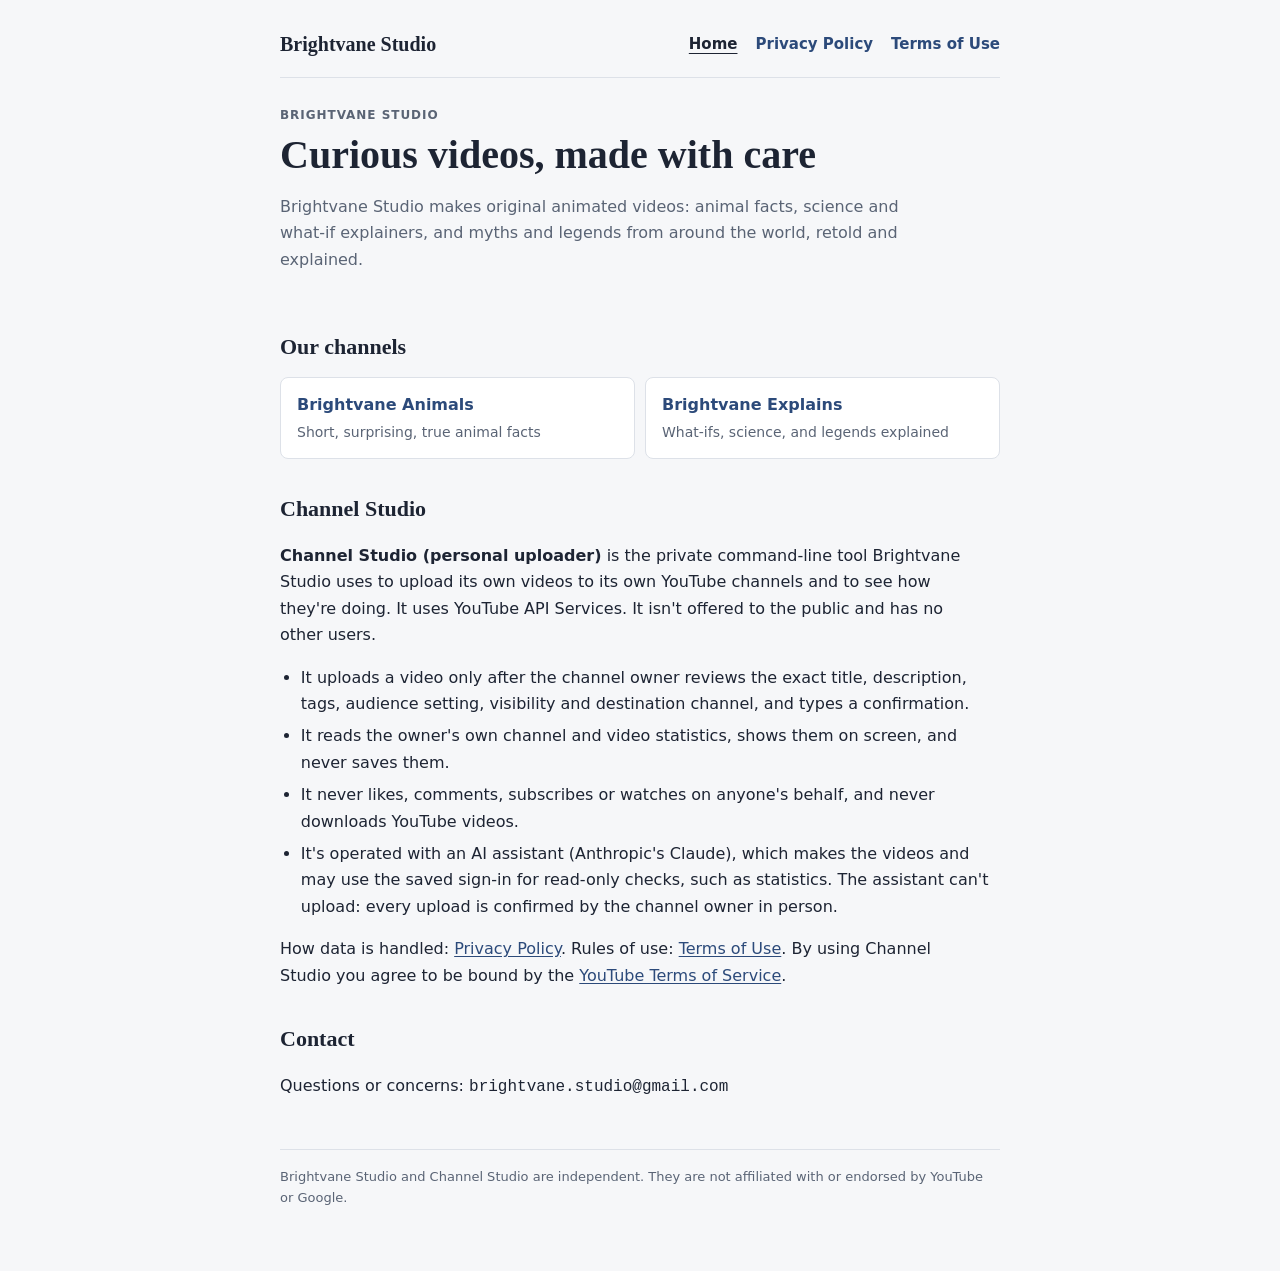
==== index.html @ 83507ecc "Add files via upload" ====
<!doctype html>
<html lang="en">
<head>
<meta charset="utf-8">
<meta name="viewport" content="width=device-width, initial-scale=1">
<title>Brightvane Studio</title>
<meta name="description" content="Brightvane Studio makes animated explainer and animal-fact videos. Channel Studio is its personal YouTube uploader.">
<link rel="stylesheet" href="style.css">
</head>
<body>
<div class="wrap">
  <nav class="site" aria-label="Site">
    <a class="brand" href="./">Brightvane Studio</a>
    <a href="./" aria-current="page">Home</a>
    <a href="privacy.html">Privacy Policy</a>
    <a href="terms.html">Terms of Use</a>
  </nav>

  <header class="page">
    <p class="eyebrow">Brightvane Studio</p>
    <h1>Curious videos, made with care</h1>
    <p class="lede">Brightvane Studio makes original animated videos: animal facts, science and what-if explainers, and myths and legends from around the world, retold and explained.</p>
  </header>

  <h2>Our channels</h2>
  <div class="links">
    <a class="card" href="https://www.youtube.com/@BrightvaneAnimals"><strong>Brightvane Animals</strong><span>Short, surprising, true animal facts</span></a>
    <a class="card" href="https://www.youtube.com/@BrightvaneExplains"><strong>Brightvane Explains</strong><span>What-ifs, science, and legends explained</span></a>
  </div>

  <h2>Channel Studio</h2>
  <p><strong>Channel Studio (personal uploader)</strong> is the private command-line tool Brightvane Studio uses to upload its own videos to its own YouTube channels and to see how they're doing. It uses YouTube API Services. It isn't offered to the public and has no other users.</p>
  <ul>
    <li>It uploads a video only after the channel owner reviews the exact title, description, tags, audience setting, visibility and destination channel, and types a confirmation.</li>
    <li>It reads the owner's own channel and video statistics, shows them on screen, and never saves them.</li>
    <li>It never likes, comments, subscribes or watches on anyone's behalf, and never downloads YouTube videos.</li>
    <li>It's operated with an AI assistant (Anthropic's Claude), which makes the videos and may use the saved sign-in for read-only checks, such as statistics. The assistant can't upload: every upload is confirmed by the channel owner in person.</li>
  </ul>
  <p>How data is handled: <a href="privacy.html">Privacy Policy</a>. Rules of use: <a href="terms.html">Terms of Use</a>. By using Channel Studio you agree to be bound by the <a href="https://www.youtube.com/t/terms">YouTube Terms of Service</a>.</p>

  <h2>Contact</h2>
  <p>Questions or concerns: <span class="email">brightvane.studio@gmail.com</span></p>

  <footer>Brightvane Studio and Channel Studio are independent. They are not affiliated with or endorsed by YouTube or Google.</footer>
</div>
</body>
</html>
---- style.css ----
/* Brightvane Studio site: one readable column, styled like a well-kept handbook. */
:root {
  --bg: #f6f7f9;
  --surface: #ffffff;
  --fg: #1d2433;
  --muted: #5a6475;
  --line: #dde1e8;
  --accent: #2c4a7a;
  --accent-soft: #e6ecf6;
  --font-display: Georgia, "Times New Roman", serif;
  --font-body: "Segoe UI", system-ui, -apple-system, Roboto, Arial, sans-serif;
  --font-mono: Consolas, "SFMono-Regular", Menlo, monospace;
  color-scheme: light;
}
@media (prefers-color-scheme: dark) {
  :root {
    --bg: #11151d; --surface: #181e29; --fg: #e4e8ef; --muted: #9aa4b5;
    --line: #2a3242; --accent: #8fb0e6; --accent-soft: #1f2a3d; color-scheme: dark;
  }
}

* { box-sizing: border-box; }
html { -webkit-text-size-adjust: 100%; }
body { margin: 0; background: var(--bg); color: var(--fg); font-family: var(--font-body); font-size: 16px; line-height: 1.65; }
.wrap { max-width: 760px; margin: 0 auto; padding-inline: 20px; padding-block: 28px 64px; }

nav.site { display: flex; flex-wrap: wrap; align-items: center; gap: 8px 18px; padding-bottom: 16px; border-bottom: 1px solid var(--line); }
nav.site .brand { font-family: var(--font-display); font-weight: 700; font-size: 20px; color: var(--fg); text-decoration: none; margin-right: auto; }
nav.site a { color: var(--accent); text-decoration: none; font-weight: 600; font-size: 15px; }
nav.site a[aria-current="page"] { color: var(--fg); text-decoration: underline; text-underline-offset: 4px; }

header.page { padding-block: 28px 8px; }
.eyebrow { font-size: 12px; letter-spacing: .08em; text-transform: uppercase; color: var(--muted); font-weight: 600; margin: 0; }
h1 { font-family: var(--font-display); font-weight: 700; font-size: clamp(30px, 5vw, 40px); line-height: 1.15; margin: 6px 0 0; text-wrap: balance; }
.updated { font-size: 13px; color: var(--muted); margin: 8px 0 0; }
.lede { color: var(--muted); max-width: 62ch; }
h2 { font-family: var(--font-display); font-weight: 700; font-size: 22px; margin: 32px 0 8px; }
p, li { max-width: 68ch; }
ul, ol { padding-left: 1.3em; display: grid; gap: 6px; }
a { color: var(--accent); text-underline-offset: 2px; }
code { font-family: var(--font-mono); font-size: .88em; background: var(--accent-soft); padding: 1px 6px; border-radius: 4px; overflow-wrap: anywhere; }

.table-scroll { overflow-x: auto; border: 1px solid var(--line); border-radius: 8px; background: var(--surface); margin: 12px 0; }
table { border-collapse: collapse; width: 100%; min-width: 560px; font-size: 14.5px; }
th, td { text-align: left; vertical-align: top; padding: 10px 14px; border-bottom: 1px solid var(--line); }
th { font-size: 12px; letter-spacing: .06em; text-transform: uppercase; color: var(--muted); font-weight: 600; }
tr:last-child td { border-bottom: 0; }

.note { border-left: 3px solid var(--accent); background: var(--accent-soft); padding: 12px 16px; border-radius: 0 6px 6px 0; margin: 16px 0; }
.card { background: var(--surface); border: 1px solid var(--line); border-radius: 8px; padding: 14px 16px; }
.links { display: grid; gap: 10px; grid-template-columns: repeat(auto-fit, minmax(220px, 1fr)); margin-top: 12px; }
.links a.card { text-decoration: none; color: var(--fg); display: grid; gap: 2px; }
.links a.card strong { color: var(--accent); }
.links a.card span { color: var(--muted); font-size: 14px; }
.email { font-family: var(--font-mono); user-select: all; overflow-wrap: anywhere; }

footer { margin-top: 48px; padding-top: 16px; border-top: 1px solid var(--line); font-size: 13px; color: var(--muted); }
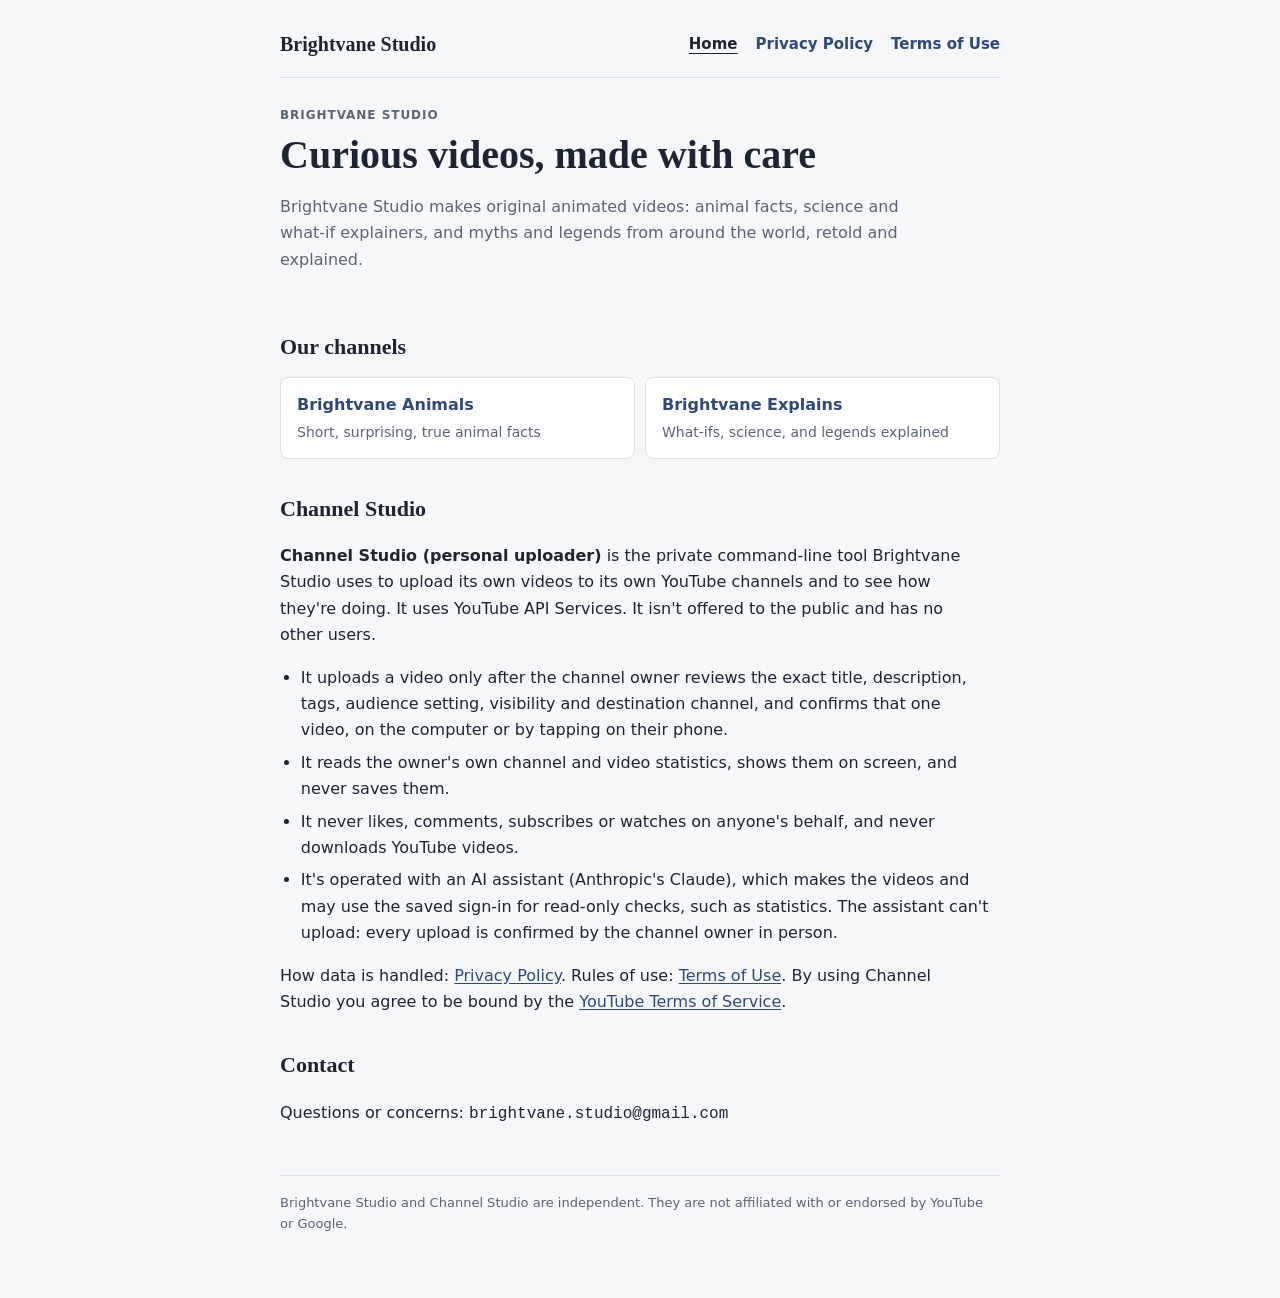
==== commit 0176f06f: "Policies: uploads can also be confirmed on the phone approval page Each upload is still confirmed by" ====
--- a/index.html
+++ b/index.html
@@ -31,7 +31,7 @@
   <h2>Channel Studio</h2>
   <p><strong>Channel Studio (personal uploader)</strong> is the private command-line tool Brightvane Studio uses to upload its own videos to its own YouTube channels and to see how they're doing. It uses YouTube API Services. It isn't offered to the public and has no other users.</p>
   <ul>
-    <li>It uploads a video only after the channel owner reviews the exact title, description, tags, audience setting, visibility and destination channel, and types a confirmation.</li>
+    <li>It uploads a video only after the channel owner reviews the exact title, description, tags, audience setting, visibility and destination channel, and confirms that one video, on the computer or by tapping on their phone.</li>
     <li>It reads the owner's own channel and video statistics, shows them on screen, and never saves them.</li>
     <li>It never likes, comments, subscribes or watches on anyone's behalf, and never downloads YouTube videos.</li>
     <li>It's operated with an AI assistant (Anthropic's Claude), which makes the videos and may use the saved sign-in for read-only checks, such as statistics. The assistant can't upload: every upload is confirmed by the channel owner in person.</li>
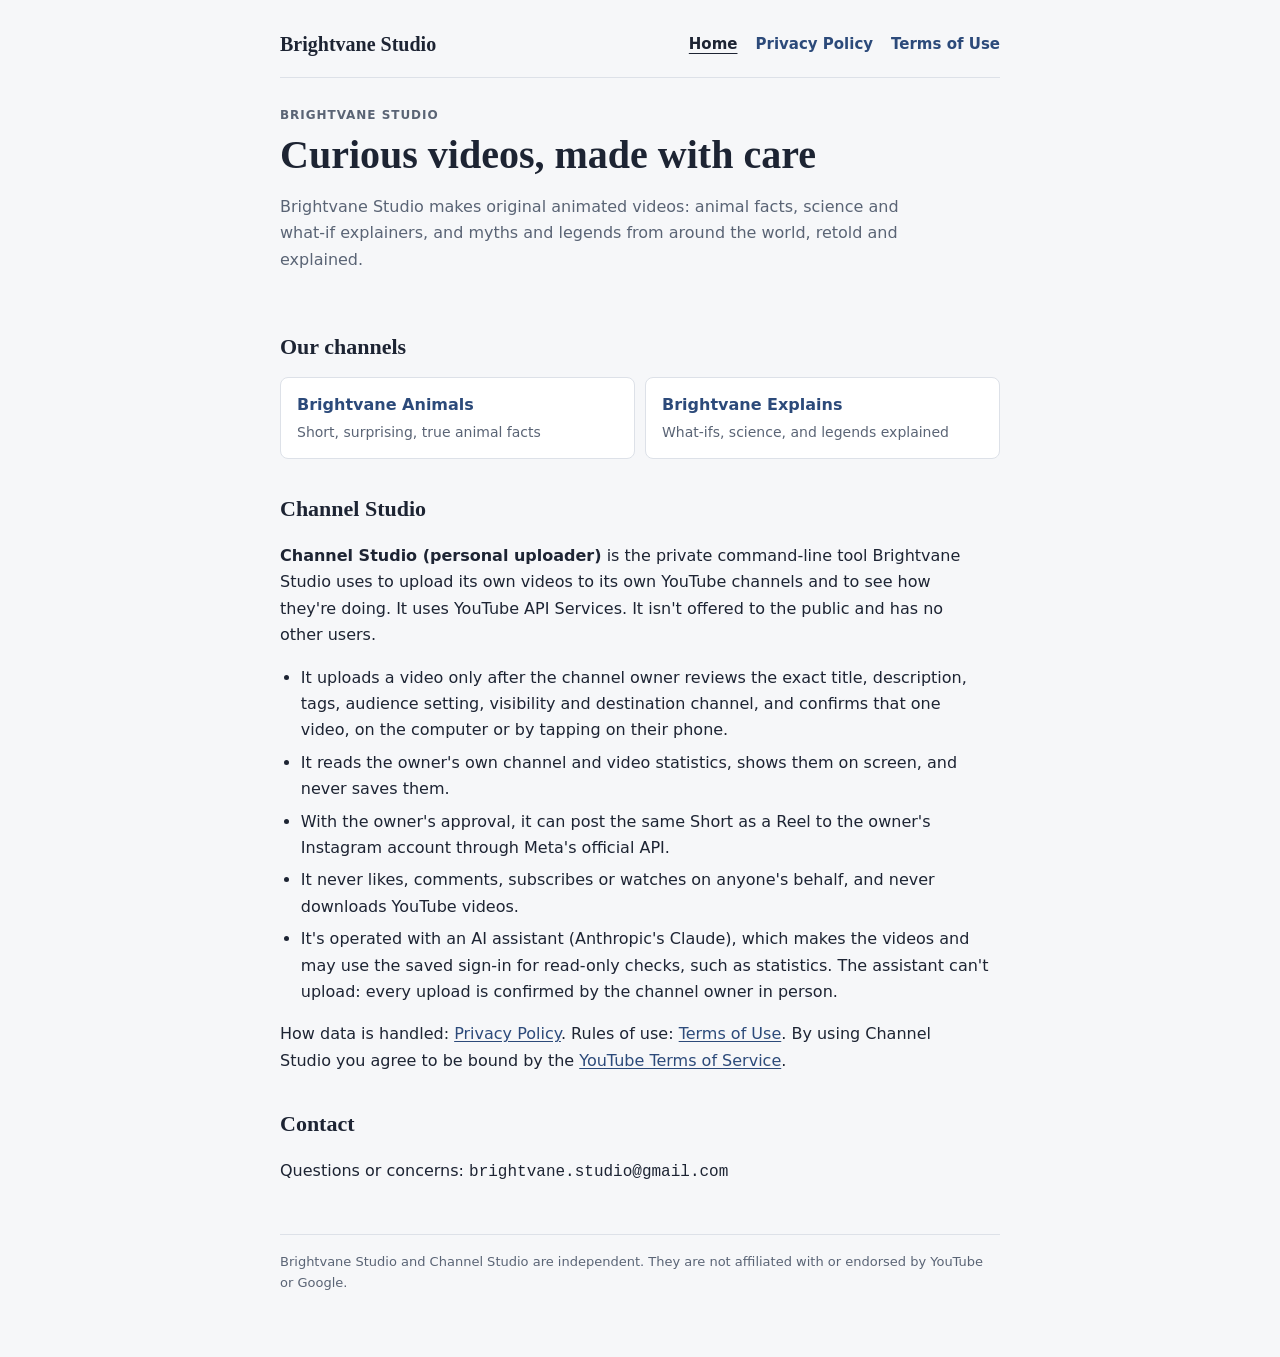
==== commit cb7d9c97: "Policies: posting the same Shorts to Instagram via Meta's official API With the owner's approval of " ====
--- a/index.html
+++ b/index.html
@@ -33,6 +33,7 @@
   <ul>
     <li>It uploads a video only after the channel owner reviews the exact title, description, tags, audience setting, visibility and destination channel, and confirms that one video, on the computer or by tapping on their phone.</li>
     <li>It reads the owner's own channel and video statistics, shows them on screen, and never saves them.</li>
+    <li>With the owner's approval, it can post the same Short as a Reel to the owner's Instagram account through Meta's official API.</li>
     <li>It never likes, comments, subscribes or watches on anyone's behalf, and never downloads YouTube videos.</li>
     <li>It's operated with an AI assistant (Anthropic's Claude), which makes the videos and may use the saved sign-in for read-only checks, such as statistics. The assistant can't upload: every upload is confirmed by the channel owner in person.</li>
   </ul>
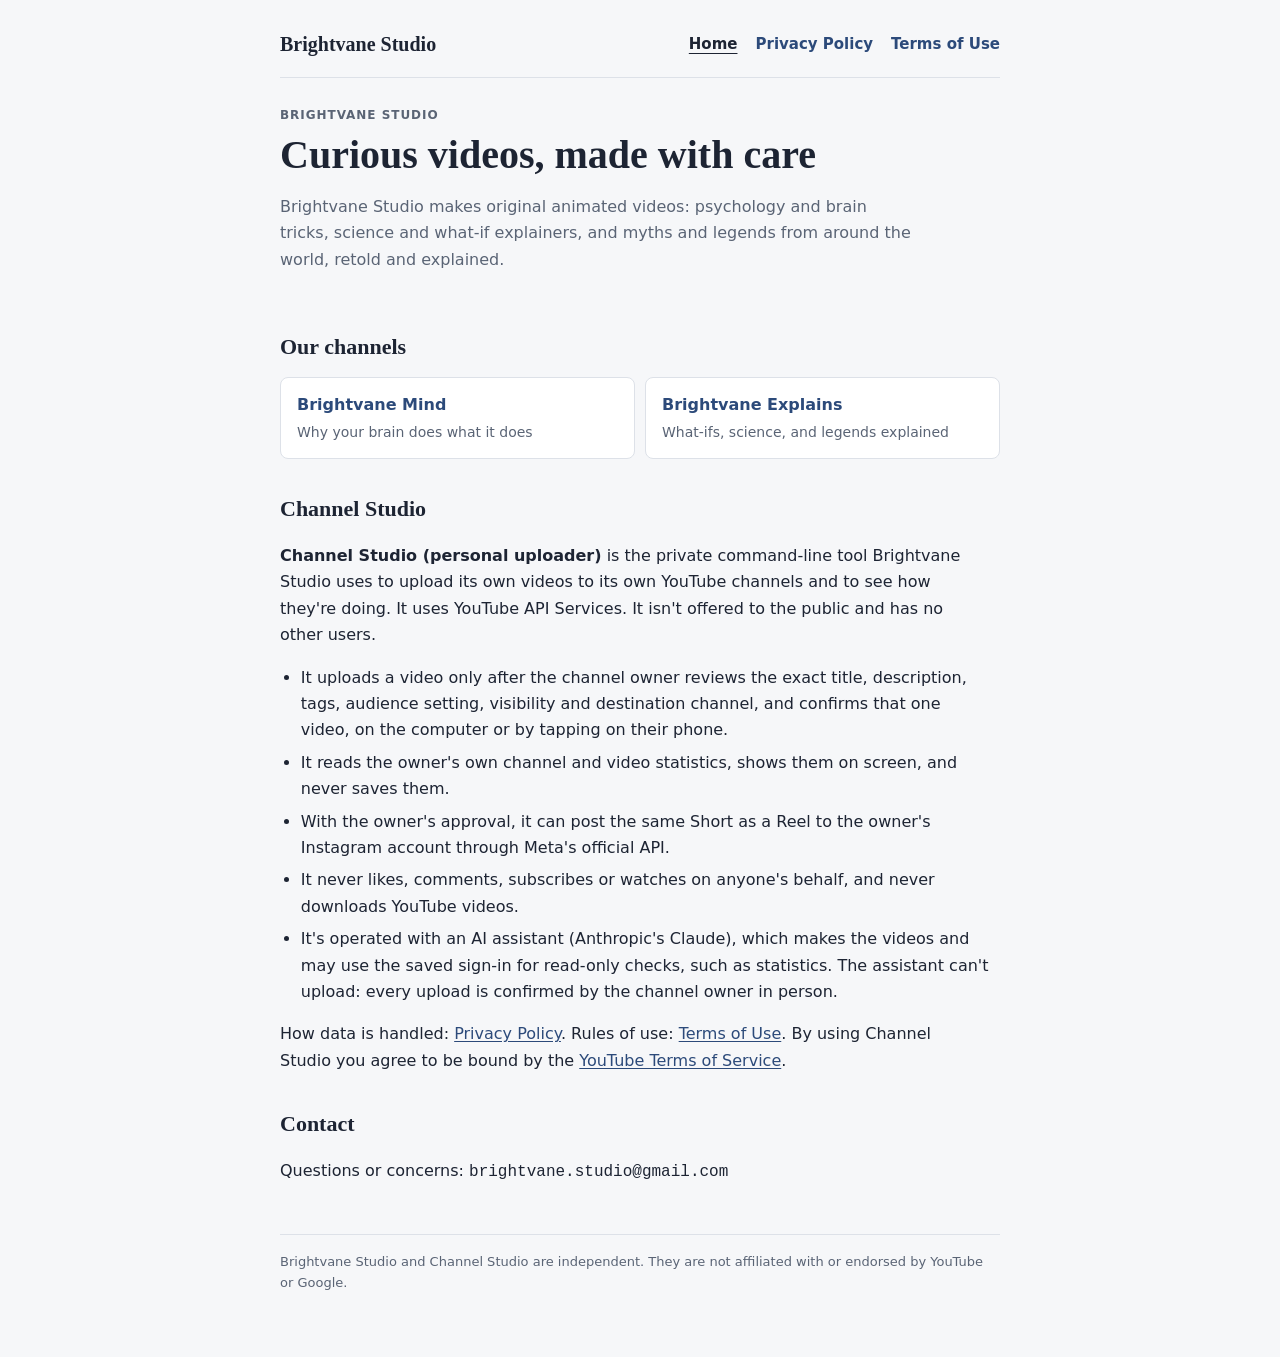
==== commit d20889e0: "Rename Brightvane Animals to Brightvane Mind; disclose Telegram review bot, Instagram Login and temp" ====
--- a/index.html
+++ b/index.html
@@ -4,7 +4,7 @@
 <meta charset="utf-8">
 <meta name="viewport" content="width=device-width, initial-scale=1">
 <title>Brightvane Studio</title>
-<meta name="description" content="Brightvane Studio makes animated explainer and animal-fact videos. Channel Studio is its personal YouTube uploader.">
+<meta name="description" content="Brightvane Studio makes animated explainer and psychology videos. Channel Studio is its personal YouTube uploader.">
 <link rel="stylesheet" href="style.css">
 </head>
 <body>
@@ -19,12 +19,12 @@
   <header class="page">
     <p class="eyebrow">Brightvane Studio</p>
     <h1>Curious videos, made with care</h1>
-    <p class="lede">Brightvane Studio makes original animated videos: animal facts, science and what-if explainers, and myths and legends from around the world, retold and explained.</p>
+    <p class="lede">Brightvane Studio makes original animated videos: psychology and brain tricks, science and what-if explainers, and myths and legends from around the world, retold and explained.</p>
   </header>
 
   <h2>Our channels</h2>
   <div class="links">
-    <a class="card" href="https://www.youtube.com/@BrightvaneAnimals"><strong>Brightvane Animals</strong><span>Short, surprising, true animal facts</span></a>
+    <a class="card" href="https://www.youtube.com/@BrightvaneMind"><strong>Brightvane Mind</strong><span>Why your brain does what it does</span></a>
     <a class="card" href="https://www.youtube.com/@BrightvaneExplains"><strong>Brightvane Explains</strong><span>What-ifs, science, and legends explained</span></a>
   </div>
 
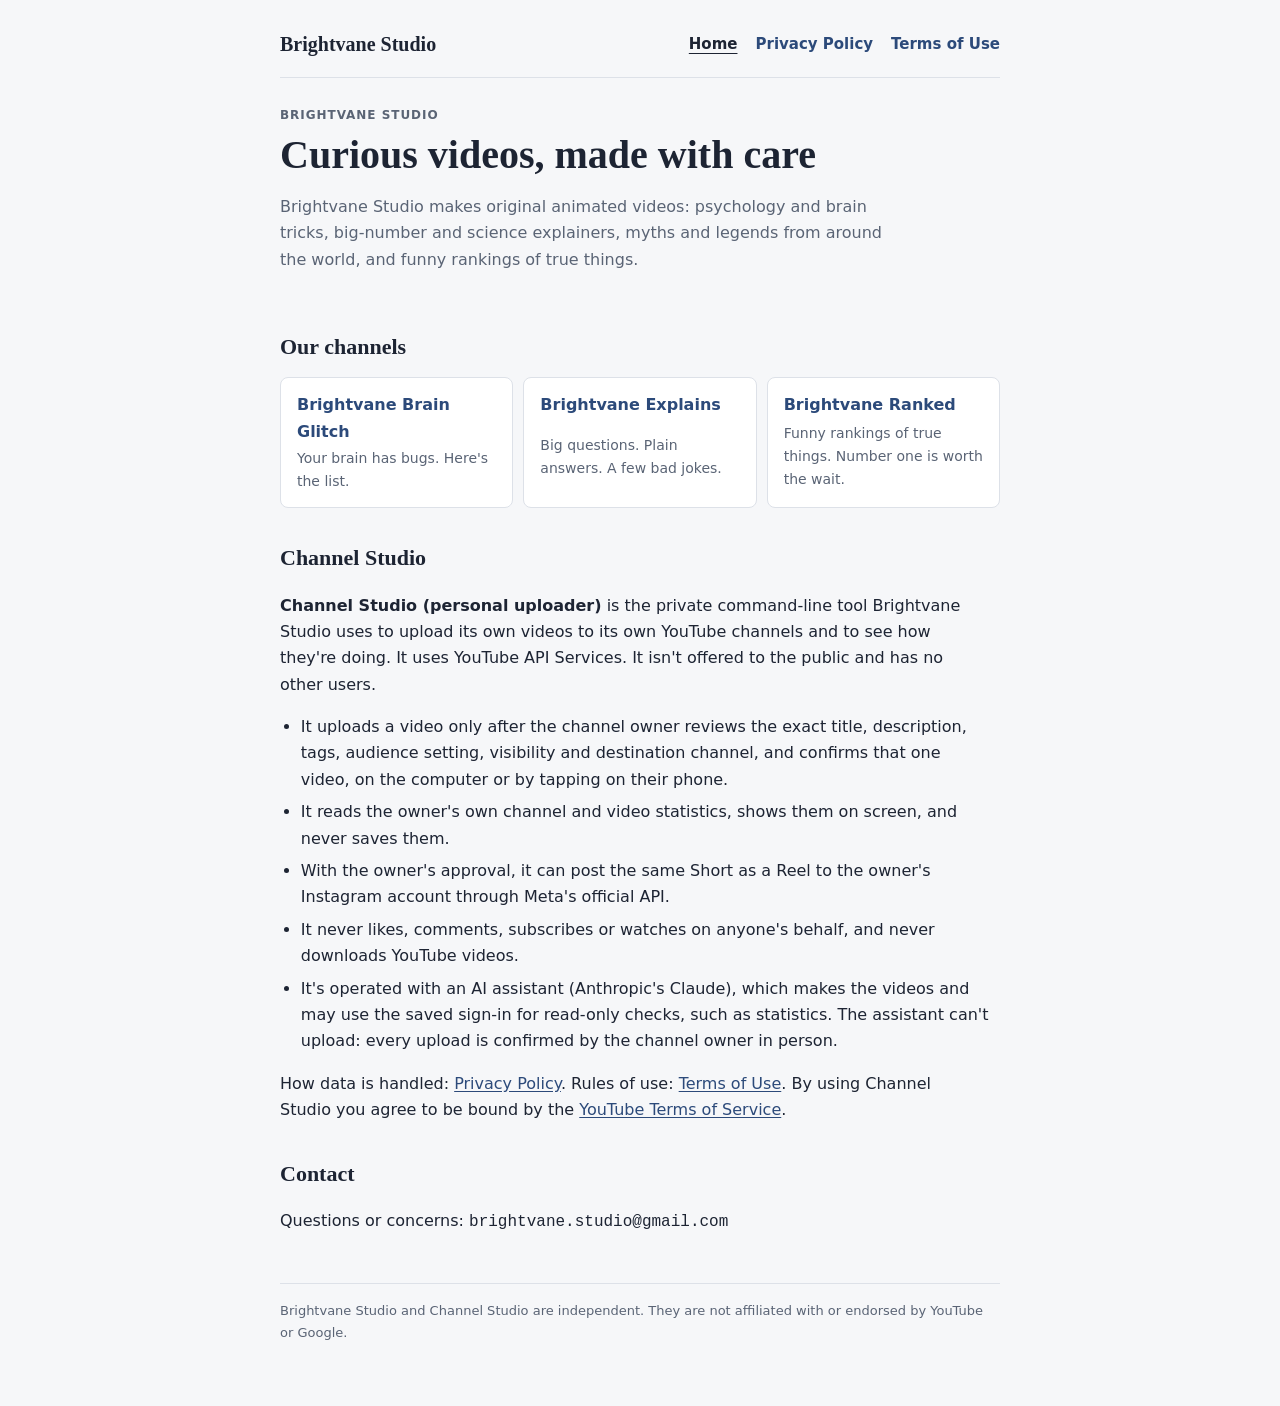
==== commit 6c71e7e6: "Home page: current channel names, add Brightvane Ranked Co-Authored-By: Claude Opus 5.5 <noreply@ant" ====
--- a/index.html
+++ b/index.html
@@ -1,48 +1,49 @@
-<!doctype html>
-<html lang="en">
-<head>
-<meta charset="utf-8">
-<meta name="viewport" content="width=device-width, initial-scale=1">
-<title>Brightvane Studio</title>
-<meta name="description" content="Brightvane Studio makes animated explainer and psychology videos. Channel Studio is its personal YouTube uploader.">
-<link rel="stylesheet" href="style.css">
-</head>
-<body>
-<div class="wrap">
-  <nav class="site" aria-label="Site">
-    <a class="brand" href="./">Brightvane Studio</a>
-    <a href="./" aria-current="page">Home</a>
-    <a href="privacy.html">Privacy Policy</a>
-    <a href="terms.html">Terms of Use</a>
-  </nav>
-
-  <header class="page">
-    <p class="eyebrow">Brightvane Studio</p>
-    <h1>Curious videos, made with care</h1>
-    <p class="lede">Brightvane Studio makes original animated videos: psychology and brain tricks, science and what-if explainers, and myths and legends from around the world, retold and explained.</p>
-  </header>
-
-  <h2>Our channels</h2>
-  <div class="links">
-    <a class="card" href="https://www.youtube.com/@BrightvaneMind"><strong>Brightvane Mind</strong><span>Why your brain does what it does</span></a>
-    <a class="card" href="https://www.youtube.com/@BrightvaneExplains"><strong>Brightvane Explains</strong><span>What-ifs, science, and legends explained</span></a>
-  </div>
-
-  <h2>Channel Studio</h2>
-  <p><strong>Channel Studio (personal uploader)</strong> is the private command-line tool Brightvane Studio uses to upload its own videos to its own YouTube channels and to see how they're doing. It uses YouTube API Services. It isn't offered to the public and has no other users.</p>
-  <ul>
-    <li>It uploads a video only after the channel owner reviews the exact title, description, tags, audience setting, visibility and destination channel, and confirms that one video, on the computer or by tapping on their phone.</li>
-    <li>It reads the owner's own channel and video statistics, shows them on screen, and never saves them.</li>
-    <li>With the owner's approval, it can post the same Short as a Reel to the owner's Instagram account through Meta's official API.</li>
-    <li>It never likes, comments, subscribes or watches on anyone's behalf, and never downloads YouTube videos.</li>
-    <li>It's operated with an AI assistant (Anthropic's Claude), which makes the videos and may use the saved sign-in for read-only checks, such as statistics. The assistant can't upload: every upload is confirmed by the channel owner in person.</li>
-  </ul>
-  <p>How data is handled: <a href="privacy.html">Privacy Policy</a>. Rules of use: <a href="terms.html">Terms of Use</a>. By using Channel Studio you agree to be bound by the <a href="https://www.youtube.com/t/terms">YouTube Terms of Service</a>.</p>
-
-  <h2>Contact</h2>
-  <p>Questions or concerns: <span class="email">brightvane.studio@gmail.com</span></p>
-
-  <footer>Brightvane Studio and Channel Studio are independent. They are not affiliated with or endorsed by YouTube or Google.</footer>
-</div>
-</body>
-</html>
+<!doctype html>
+<html lang="en">
+<head>
+<meta charset="utf-8">
+<meta name="viewport" content="width=device-width, initial-scale=1">
+<title>Brightvane Studio</title>
+<meta name="description" content="Brightvane Studio makes animated explainer and psychology videos. Channel Studio is its personal YouTube uploader.">
+<link rel="stylesheet" href="style.css">
+</head>
+<body>
+<div class="wrap">
+  <nav class="site" aria-label="Site">
+    <a class="brand" href="./">Brightvane Studio</a>
+    <a href="./" aria-current="page">Home</a>
+    <a href="privacy.html">Privacy Policy</a>
+    <a href="terms.html">Terms of Use</a>
+  </nav>
+
+  <header class="page">
+    <p class="eyebrow">Brightvane Studio</p>
+    <h1>Curious videos, made with care</h1>
+    <p class="lede">Brightvane Studio makes original animated videos: psychology and brain tricks, big-number and science explainers, myths and legends from around the world, and funny rankings of true things.</p>
+  </header>
+
+  <h2>Our channels</h2>
+  <div class="links">
+    <a class="card" href="https://www.youtube.com/@BrightvaneMind"><strong>Brightvane Brain Glitch</strong><span>Your brain has bugs. Here's the list.</span></a>
+    <a class="card" href="https://www.youtube.com/@BrightvaneExplains"><strong>Brightvane Explains</strong><span>Big questions. Plain answers. A few bad jokes.</span></a>
+    <a class="card" href="https://www.youtube.com/@BrightvaneRanked"><strong>Brightvane Ranked</strong><span>Funny rankings of true things. Number one is worth the wait.</span></a>
+  </div>
+
+  <h2>Channel Studio</h2>
+  <p><strong>Channel Studio (personal uploader)</strong> is the private command-line tool Brightvane Studio uses to upload its own videos to its own YouTube channels and to see how they're doing. It uses YouTube API Services. It isn't offered to the public and has no other users.</p>
+  <ul>
+    <li>It uploads a video only after the channel owner reviews the exact title, description, tags, audience setting, visibility and destination channel, and confirms that one video, on the computer or by tapping on their phone.</li>
+    <li>It reads the owner's own channel and video statistics, shows them on screen, and never saves them.</li>
+    <li>With the owner's approval, it can post the same Short as a Reel to the owner's Instagram account through Meta's official API.</li>
+    <li>It never likes, comments, subscribes or watches on anyone's behalf, and never downloads YouTube videos.</li>
+    <li>It's operated with an AI assistant (Anthropic's Claude), which makes the videos and may use the saved sign-in for read-only checks, such as statistics. The assistant can't upload: every upload is confirmed by the channel owner in person.</li>
+  </ul>
+  <p>How data is handled: <a href="privacy.html">Privacy Policy</a>. Rules of use: <a href="terms.html">Terms of Use</a>. By using Channel Studio you agree to be bound by the <a href="https://www.youtube.com/t/terms">YouTube Terms of Service</a>.</p>
+
+  <h2>Contact</h2>
+  <p>Questions or concerns: <span class="email">brightvane.studio@gmail.com</span></p>
+
+  <footer>Brightvane Studio and Channel Studio are independent. They are not affiliated with or endorsed by YouTube or Google.</footer>
+</div>
+</body>
+</html>
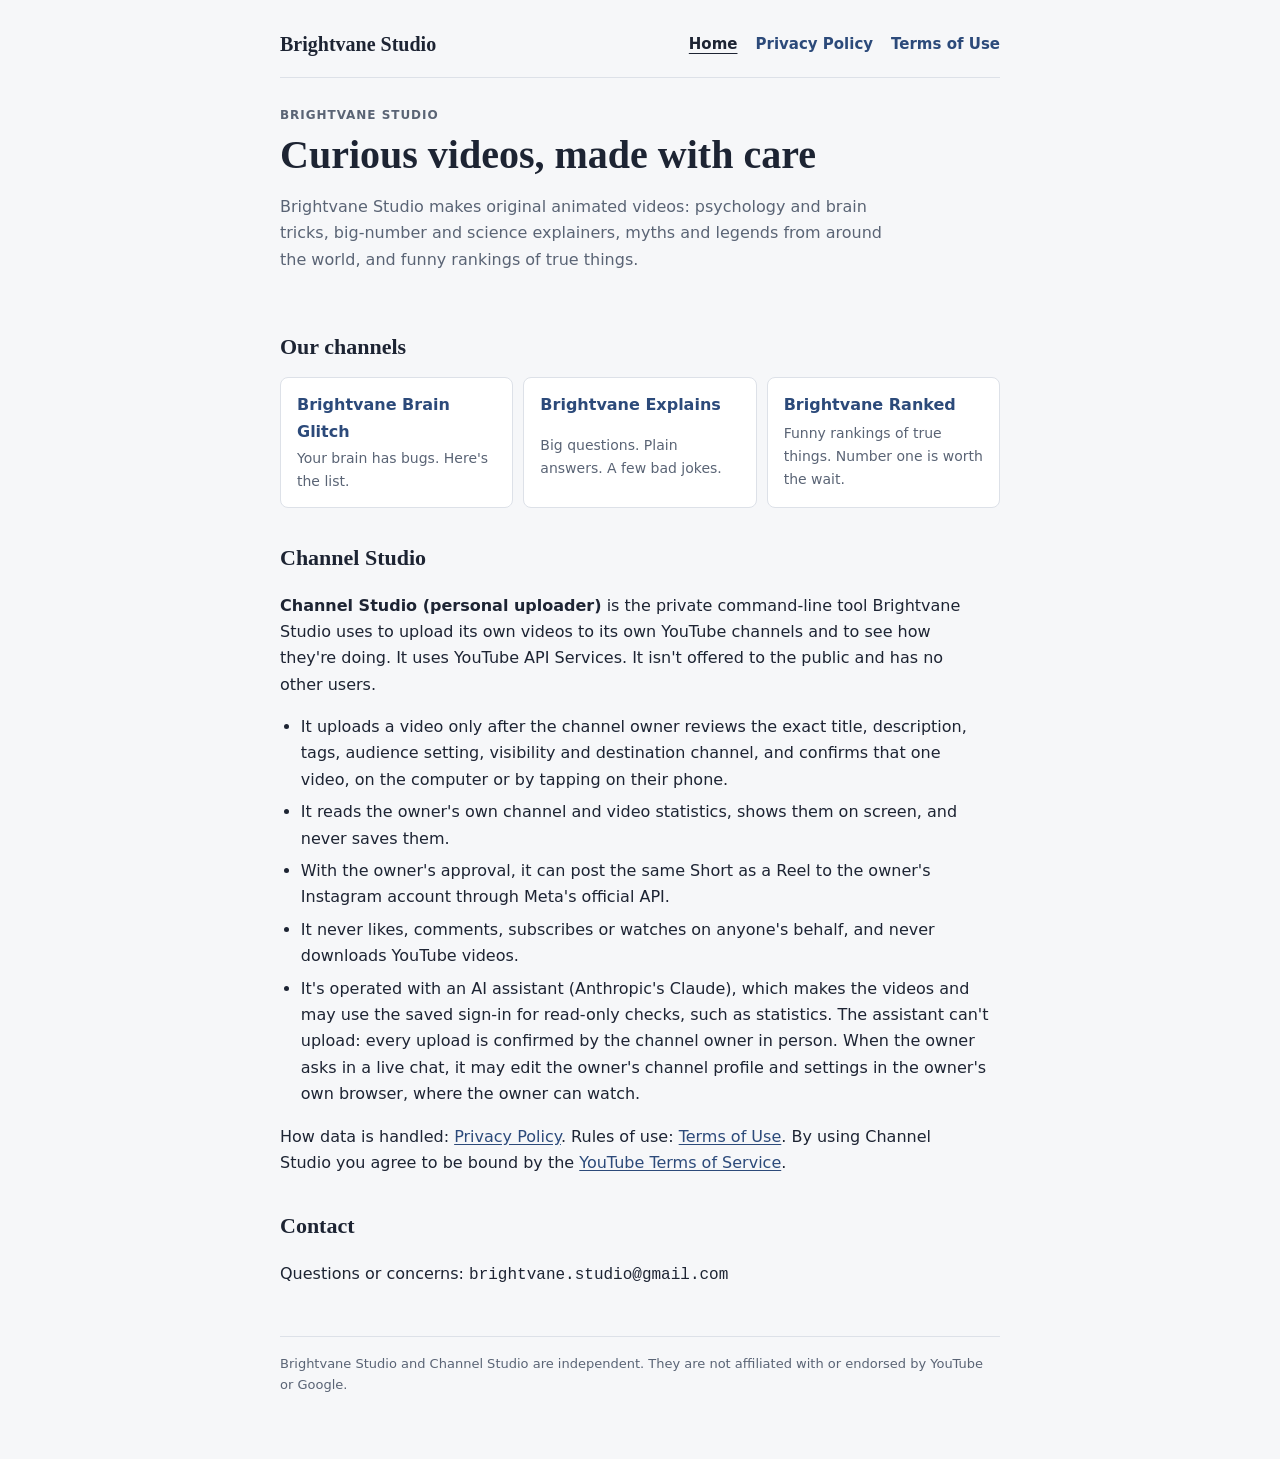
==== commit 9f0119d7: "Policies: assistant may edit channel profile and settings in the owner's browser when asked Co-Autho" ====
--- a/index.html
+++ b/index.html
@@ -36,7 +36,7 @@
     <li>It reads the owner's own channel and video statistics, shows them on screen, and never saves them.</li>
     <li>With the owner's approval, it can post the same Short as a Reel to the owner's Instagram account through Meta's official API.</li>
     <li>It never likes, comments, subscribes or watches on anyone's behalf, and never downloads YouTube videos.</li>
-    <li>It's operated with an AI assistant (Anthropic's Claude), which makes the videos and may use the saved sign-in for read-only checks, such as statistics. The assistant can't upload: every upload is confirmed by the channel owner in person.</li>
+    <li>It's operated with an AI assistant (Anthropic's Claude), which makes the videos and may use the saved sign-in for read-only checks, such as statistics. The assistant can't upload: every upload is confirmed by the channel owner in person. When the owner asks in a live chat, it may edit the owner's channel profile and settings in the owner's own browser, where the owner can watch.</li>
   </ul>
   <p>How data is handled: <a href="privacy.html">Privacy Policy</a>. Rules of use: <a href="terms.html">Terms of Use</a>. By using Channel Studio you agree to be bound by the <a href="https://www.youtube.com/t/terms">YouTube Terms of Service</a>.</p>
 
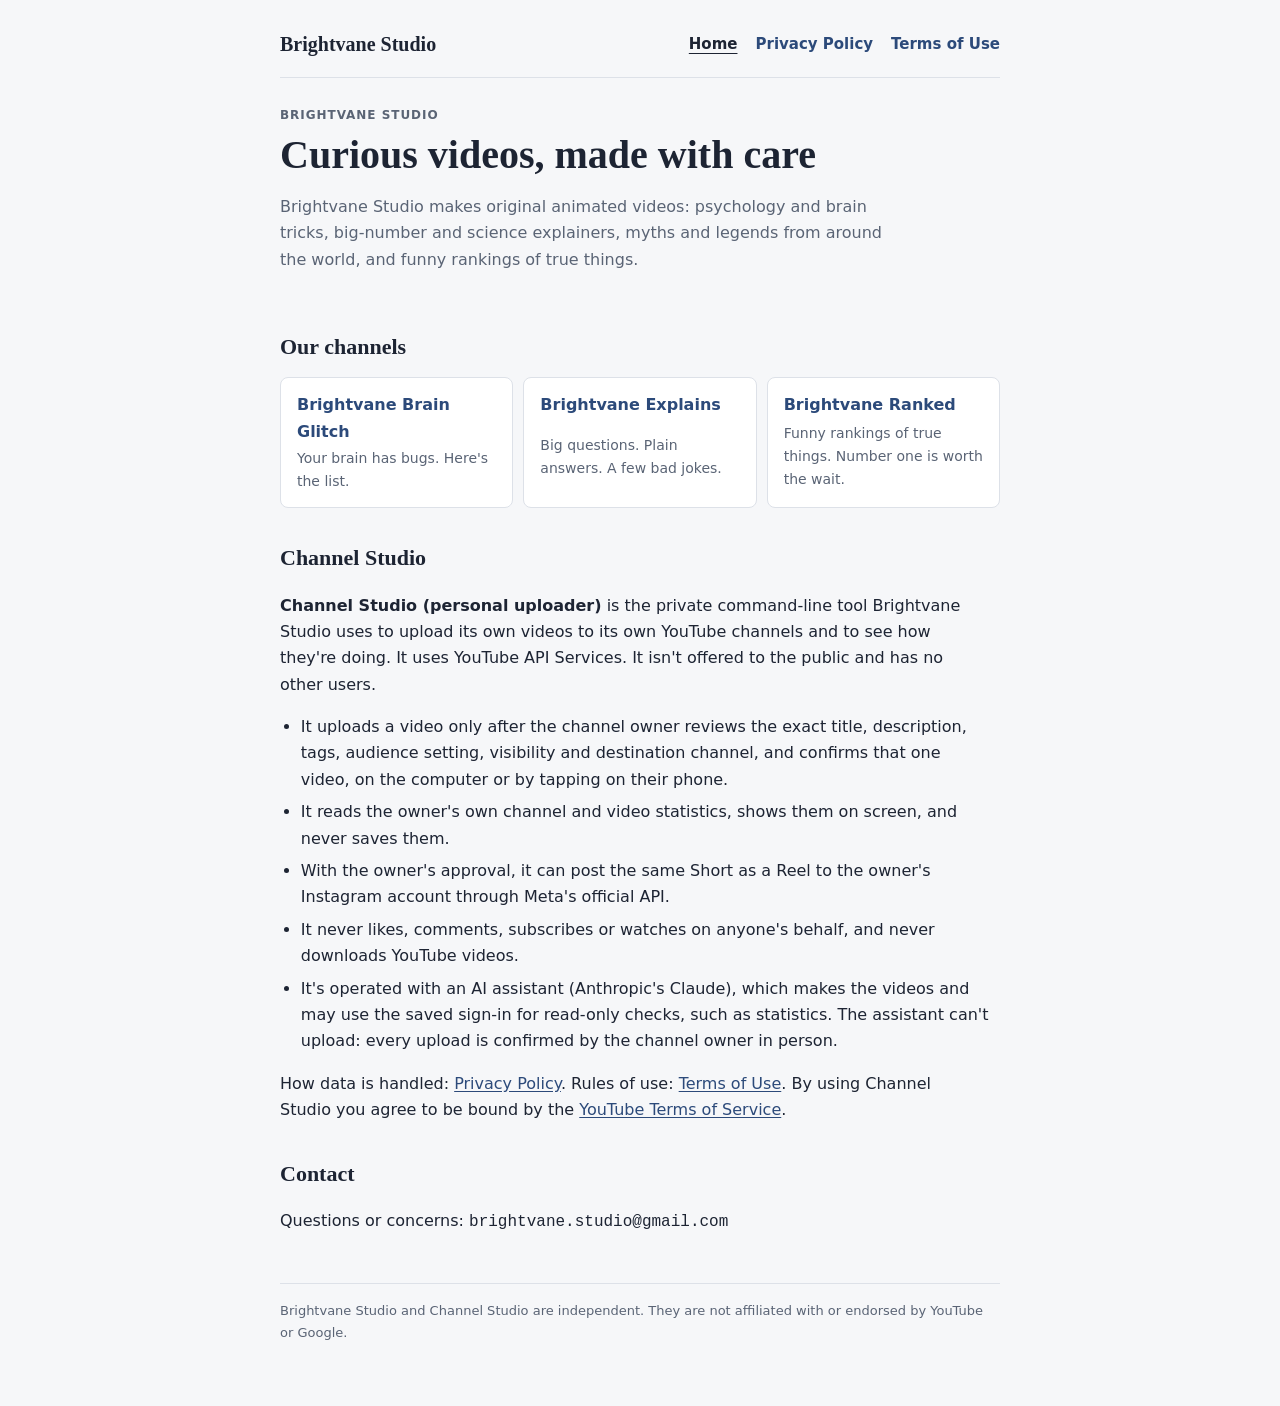
==== commit 03647a6f: "Policies: restore the 15 October Terms and Privacy Policy Co-Authored-By: Claude Opus 5.5 <noreply@a" ====
--- a/index.html
+++ b/index.html
@@ -24,7 +24,7 @@
 
   <h2>Our channels</h2>
   <div class="links">
-    <a class="card" href="https://www.youtube.com/@BrightvaneMind"><strong>Brightvane Brain Glitch</strong><span>Your brain has bugs. Here's the list.</span></a>
+    <a class="card" href="https://www.youtube.com/@BrightvaneBrainGlitch"><strong>Brightvane Brain Glitch</strong><span>Your brain has bugs. Here's the list.</span></a>
     <a class="card" href="https://www.youtube.com/@BrightvaneExplains"><strong>Brightvane Explains</strong><span>Big questions. Plain answers. A few bad jokes.</span></a>
     <a class="card" href="https://www.youtube.com/@BrightvaneRanked"><strong>Brightvane Ranked</strong><span>Funny rankings of true things. Number one is worth the wait.</span></a>
   </div>
@@ -36,7 +36,7 @@
     <li>It reads the owner's own channel and video statistics, shows them on screen, and never saves them.</li>
     <li>With the owner's approval, it can post the same Short as a Reel to the owner's Instagram account through Meta's official API.</li>
     <li>It never likes, comments, subscribes or watches on anyone's behalf, and never downloads YouTube videos.</li>
-    <li>It's operated with an AI assistant (Anthropic's Claude), which makes the videos and may use the saved sign-in for read-only checks, such as statistics. The assistant can't upload: every upload is confirmed by the channel owner in person. When the owner asks in a live chat, it may edit the owner's channel profile and settings in the owner's own browser, where the owner can watch.</li>
+    <li>It's operated with an AI assistant (Anthropic's Claude), which makes the videos and may use the saved sign-in for read-only checks, such as statistics. The assistant can't upload: every upload is confirmed by the channel owner in person.</li>
   </ul>
   <p>How data is handled: <a href="privacy.html">Privacy Policy</a>. Rules of use: <a href="terms.html">Terms of Use</a>. By using Channel Studio you agree to be bound by the <a href="https://www.youtube.com/t/terms">YouTube Terms of Service</a>.</p>
 
